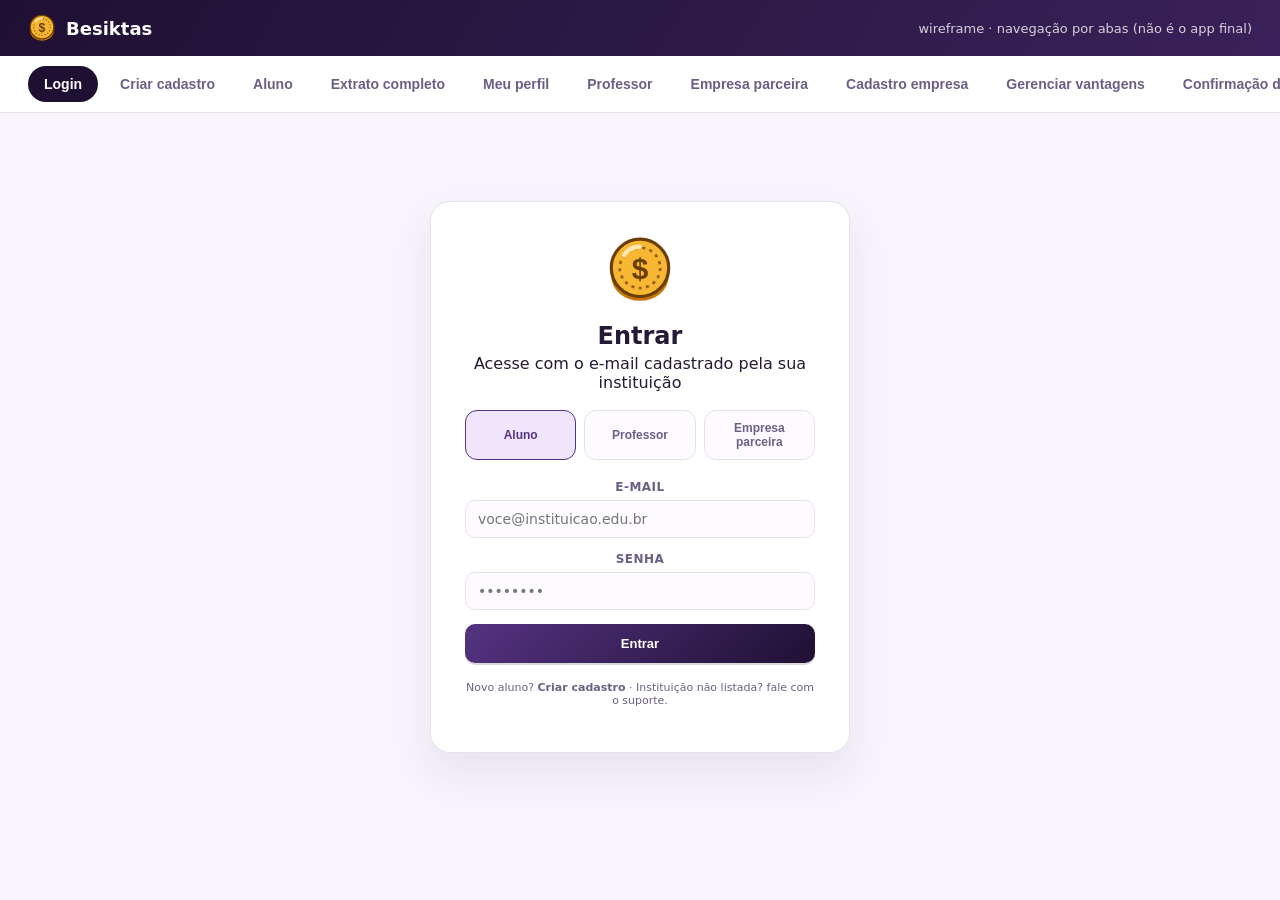
==== src/front/index.html @ 4a1f59ba "Criando visual do site" ====
<!DOCTYPE html>
<html lang="pt-br">
<head>
<meta charset="UTF-8">
<meta name="viewport" content="width=device-width, initial-scale=1">
<title>Besiktas — Wireframe</title>
<style>
  :root{
    --bg: #f7f4fb;
    --card: #ffffff;
    --ink: #241a35;
    --ink-soft: #6b5f85;
    --purple-deep: #1f1033;
    --purple: #3a2159;
    --purple-2: #553382;
    --purple-light: #efe6fb;
    --gold: #f4bc1c;
    --gold-light: #ffe49a;
    --gold-deep: #96690a;
    --teal: #1c9e82;
    --teal-ink: #0a5443;
    --danger: #e24b63;
    --border: #e7e0f2;
    --radius: 16px;
  }
  *{box-sizing:border-box;}
  body{
    margin:0; font-family: "Segoe UI", system-ui, sans-serif;
    background: var(--bg); color: var(--ink);
  }
  svg.defs{ position:absolute; width:0; height:0; }

  .topbar{
    background: linear-gradient(120deg, var(--purple-deep), var(--purple));
    color:#fff; padding:14px 28px;
    display:flex; align-items:center; justify-content:space-between;
  }
  .topbar .brand{display:flex; align-items:center; gap:10px; font-weight:700; font-size:18px;}

  .coin{ display:inline-block; }
  .coin.bounce{ animation: bounce 1.8s ease-in-out infinite; }
  @keyframes bounce{ 0%,100%{ transform:translateY(0) rotate(0deg);} 50%{ transform:translateY(-6px) rotate(-6deg);} }

  .falling-coins{ position:absolute; inset:0; overflow:hidden; pointer-events:none; z-index:0; }
  .falling-coins svg{ position:absolute; top:-60px; opacity:.55; animation-name: fall; animation-timing-function: linear; animation-iteration-count: infinite; }
  @keyframes fall{
    0%{ transform:translateY(0) rotate(0deg); opacity:0; }
    8%{ opacity:1; }
    100%{ transform:translateY(640px) rotate(380deg); opacity:1; }
  }

  nav.tabs{
    display:flex; gap:6px; background:#fff; padding:10px 28px; border-bottom:1px solid var(--border);
    position:sticky; top:0; z-index:5; overflow-x:auto; -webkit-overflow-scrolling:touch;
  }
  nav.tabs button{
    border:none; background:transparent; padding:10px 16px; border-radius:999px;
    font-size:14px; font-weight:600; color:var(--ink-soft); cursor:pointer;
    white-space:nowrap; flex-shrink:0;
  }
  nav.tabs button.active{ background: var(--purple-deep); color:#fff; }
  main{ max-width:1080px; margin:0 auto; padding:28px; }
  .screen{ display:none; }
  .screen.active{ display:block; animation: fade .25s ease; }
  @keyframes fade{ from{opacity:0; transform:translateY(6px);} to{opacity:1; transform:translateY(0);} }

  .hud{
    position:relative; overflow:hidden;
    background: linear-gradient(135deg, var(--purple-deep), var(--purple-2));
    color:#fff; border-radius: var(--radius); padding:26px 30px;
    display:flex; align-items:center; justify-content:space-between; gap:20px;
    margin-bottom:24px;
  }
  .hud::after{
    content:""; position:absolute; inset:0;
    background: radial-gradient(420px 120px at 85% -20%, rgba(244,188,28,.35), transparent 70%);
    pointer-events:none;
  }
  .hud .who{ font-size:14px; opacity:.75; margin-bottom:4px;}
  .hud .name{ font-size:22px; font-weight:700; display:flex; align-items:center; gap:10px;}
  .level-badge{
    font-size:11px; font-weight:800; background: rgba(244,188,28,.18); color: var(--gold-light);
    border:1px solid rgba(244,188,28,.4); padding:3px 10px; border-radius:999px; letter-spacing:.03em;
  }
  .hud .balance{ text-align:right; position:relative; z-index:1; }
  .hud .balance-row{ display:flex; align-items:center; gap:10px; justify-content:flex-end; }
  .hud .balance .num{ font-size:34px; font-weight:800; color: var(--gold-light); }
  .hud .balance .label{ font-size:12px; opacity:.75; text-transform:uppercase; letter-spacing:.06em;}
  .streak{ font-size:12px; color: var(--gold-light); margin-top:6px; opacity:.9; }

  .xpbar{ height:10px; background:rgba(255,255,255,.15); border-radius:999px; margin-top:14px; overflow:hidden; position:relative; }
  .xpbar i{ display:block; height:100%; background: linear-gradient(90deg, var(--gold-deep), var(--gold), var(--gold-light)); border-radius:999px; position:relative; }
  .xpbar i::after{
    content:""; position:absolute; inset:0;
    background: linear-gradient(90deg, transparent, rgba(255,255,255,.55), transparent);
    width:40%; animation: shine 2.4s ease-in-out infinite;
  }
  @keyframes shine{ 0%{ transform:translateX(-100%);} 100%{ transform:translateX(250%);} }

  .grid{ display:grid; gap:18px; align-items:start; }
  .grid.cols-2{ grid-template-columns: 1fr 1fr; }
  .grid.cols-3{ grid-template-columns: repeat(3, 1fr); }

  .card{
    background: var(--card); border:1px solid var(--border); border-radius: var(--radius);
    padding:20px 22px;
  }
  .card h3{ margin:0 0 4px; font-size:15px; }
  .card .muted{ color: var(--ink-soft); font-size:13px; margin:0 0 14px;}

  .badge{
    display:inline-flex; align-items:center; gap:6px; font-size:12px; font-weight:700;
    padding:4px 10px; border-radius:999px; background: var(--purple-light); color: var(--purple-2);
  }
  .badge.gold{ background:#fdf0cf; color:var(--gold-deep); }

  .timeline{ display:flex; flex-direction:column; gap:12px; }
  .timeline .row{ display:flex; align-items:center; gap:12px; padding:10px 0; border-bottom:1px dashed var(--border); }
  .timeline .row:last-child{ border-bottom:none; }
  .ticon{
    width:36px; height:36px; border-radius:10px; display:flex; align-items:center; justify-content:center;
    font-weight:800; font-size:14px; flex-shrink:0;
  }
  .ticon.in{ background: var(--purple-light); color: var(--purple-2); }
  .ticon.out{ background:#fdeceb; color: var(--danger); }
  .trow-main{ flex:1; }
  .trow-title{ font-weight:600; font-size:14px; }
  .trow-sub{ font-size:12px; color:var(--ink-soft); }
  .trow-amt{ font-weight:800; font-size:14px; }
  .trow-amt.in{ color: var(--purple-2); }
  .trow-amt.out{ color: var(--danger); }

  .store-grid{ display:grid; grid-template-columns: repeat(3,1fr); gap:16px; }
  .reward-card{
    background:var(--card); border:1px solid var(--border); border-radius:var(--radius);
    overflow:hidden; display:flex; flex-direction:column; transition:transform .15s ease, box-shadow .15s ease;
  }
  .reward-card:hover{ transform:translateY(-3px); box-shadow:0 10px 22px rgba(58,33,89,.14); }
  .reward-img{
    height:92px; background: linear-gradient(135deg, var(--purple-light), #fbf1da);
    display:flex; align-items:center; justify-content:center; color: var(--purple-2); font-size:12px;
  }
  .reward-body{ padding:14px; display:flex; flex-direction:column; gap:8px; flex:1; }
  .reward-title{ font-weight:700; font-size:14px; }
  .reward-partner{ font-size:12px; color:var(--ink-soft); }
  .reward-foot{ margin-top:auto; display:flex; align-items:center; justify-content:space-between; }
  .price{ display:flex; align-items:center; gap:5px; font-weight:800; color:var(--gold-deep); font-size:14px;}

  button.cta{
    border:none; background: linear-gradient(135deg, var(--purple-2), var(--purple-deep)); color:#fff; font-weight:700; font-size:13px;
    padding:9px 14px; border-radius:10px; cursor:pointer; position:relative; overflow:hidden;
    box-shadow: 0 2px 0 rgba(0,0,0,.15);
  }
  button.cta:hover{ filter:brightness(1.08); }
  button.cta:active{ transform:translateY(1px); box-shadow:none; }
  button.cta.locked{ background:#d9d4e3; color:#847b96; cursor:not-allowed; box-shadow:none; }
  button.cta.ghost{ background:transparent; border:1px solid var(--border); color:var(--ink); box-shadow:none;}

  form .field{ margin-bottom:14px; display:flex; flex-direction:column; gap:6px; }
  form label{ font-size:12px; font-weight:700; color:var(--ink-soft); text-transform:uppercase; letter-spacing:.04em;}
  form input, form select, form textarea{
    border:1px solid var(--border); border-radius:10px; padding:10px 12px; font-size:14px; font-family:inherit;
    background:#fdfbff;
  }
  form textarea{ resize:vertical; min-height:70px; }

  .login-wrap{ max-width:420px; margin:60px auto; position:relative; z-index:1; }
  .login-card{ background:var(--card); border:1px solid var(--border); border-radius:20px; padding:34px; text-align:center; box-shadow:0 20px 40px rgba(58,33,89,.08); }
  .roles{ display:flex; gap:8px; margin:16px 0 20px; }
  .roles button{
    flex:1; border:1px solid var(--border); background:#fdfbff; border-radius:12px; padding:10px 6px;
    font-size:12px; font-weight:700; color:var(--ink-soft); cursor:pointer;
  }
  .roles button.active{ border-color:var(--purple-2); color:var(--purple-2); background: var(--purple-light); }

  .hint{ font-size:11px; color:var(--ink-soft); margin-top:18px; }

  .section-title{ display:flex; align-items:center; justify-content:space-between; margin:30px 0 14px; }
  .section-title h2{ font-size:16px; margin:0; }

  .coupon{
    border:2px dashed var(--gold); border-radius:14px; padding:16px 18px; background:#fffaeb;
    display:flex; align-items:center; justify-content:space-between;
  }
  .coupon code{ font-weight:800; letter-spacing:.08em; font-size:16px; color: var(--gold-deep); }

  .toast{
    position:absolute; top:18px; right:18px; background:#fff; border:1px solid var(--border);
    border-radius:12px; padding:10px 14px; display:flex; align-items:center; gap:10px;
    box-shadow:0 10px 24px rgba(58,33,89,.14); font-size:13px; font-weight:600;
    color: var(--ink); z-index:2;
  }
  .toast .trophy{ font-size:18px; }

  @media (max-width: 860px){
    main{ padding:20px 16px; }
    .grid.cols-2, .grid.cols-3, .store-grid{ grid-template-columns: 1fr; }
    .hud{ flex-direction:column; align-items:flex-start; gap:12px; }
    .hud .balance{ text-align:left; width:100%; }
    .hud .balance-row{ justify-content:flex-start; }
    .hud .name{ flex-direction:column; align-items:flex-start; gap:6px; }
    .topbar{ padding:14px 16px; }
    .topbar > div:last-child{ display:none; }
    .toast{ position:static; margin-bottom:4px; align-self:flex-start; }
    .login-wrap{ margin:32px auto; }
  }
  @media (max-width: 480px){
    .roles{ flex-wrap:wrap; }
    .roles button{ flex:1 1 calc(50% - 8px); }
  }
</style>
</head>
<body>

<svg class="defs">
  <defs>
    <symbol id="coin-icon" viewBox="0 0 64 64">
      <ellipse cx="32" cy="38" rx="27" ry="23" fill="#c9790a"/>
      <circle cx="32" cy="30" r="27" fill="#f7b733" stroke="#6b3e04" stroke-width="3"/>
      <circle cx="32" cy="30" r="19" fill="none" stroke="#6b3e04" stroke-width="2.5" stroke-dasharray="3 4" opacity=".7"/>
      <text x="32" y="40" text-anchor="middle" font-size="28" font-weight="800" fill="#6b3e04" font-family="Segoe UI, Arial, sans-serif">$</text>
      <path d="M17 18 Q22 10 32 10" stroke="#ffe9b0" stroke-width="4" stroke-linecap="round" fill="none"/>
    </symbol>
  </defs>
</svg>

<div class="topbar">
  <div class="brand">
    <svg class="coin bounce" width="28" height="28"><use href="#coin-icon"/></svg>
    Besiktas
  </div>
  <div style="font-size:13px; opacity:.8;">wireframe · navegação por abas (não é o app final)</div>
</div>

<nav class="tabs">
  <button class="active" data-tab="login">Login</button>
  <button data-tab="cadastro-aluno">Criar cadastro</button>
  <button data-tab="aluno">Aluno</button>
  <button data-tab="extrato">Extrato completo</button>
  <button data-tab="perfil">Meu perfil</button>
  <button data-tab="professor">Professor</button>
  <button data-tab="empresa">Empresa parceira</button>
  <button data-tab="cadastro-empresa">Cadastro empresa</button>
  <button data-tab="vantagens-gerenciar">Gerenciar vantagens</button>
  <button data-tab="confirmacao">Confirmação de resgate</button>
</nav>

<main>

  <!-- LOGIN -->
  <section class="screen active" id="login" style="position:relative; min-height:560px;">
    <div class="falling-coins">
      <svg width="26" height="26" style="left:4%; animation-duration:3.2s; animation-delay:0s;"><use href="#coin-icon"/></svg>
      <svg width="18" height="18" style="left:11%; animation-duration:2.4s; animation-delay:.6s;"><use href="#coin-icon"/></svg>
      <svg width="20" height="20" style="left:17%; animation-duration:3.8s; animation-delay:1.4s;"><use href="#coin-icon"/></svg>
      <svg width="18" height="18" style="left:83%; animation-duration:2.8s; animation-delay:.3s;"><use href="#coin-icon"/></svg>
      <svg width="28" height="28" style="left:90%; animation-duration:4.2s; animation-delay:1.6s;"><use href="#coin-icon"/></svg>
      <svg width="20" height="20" style="left:96%; animation-duration:3s; animation-delay:.9s;"><use href="#coin-icon"/></svg>
    </div>
    <div class="login-wrap">
      <div class="login-card">
        <svg class="coin bounce" width="68" height="68" style="margin-bottom:14px;"><use href="#coin-icon"/></svg>
        <h2 style="margin:0 0 4px;">Entrar</h2>
        <p class="muted" style="margin:0 0 18px;">Acesse com o e-mail cadastrado pela sua instituição</p>
        <div class="roles">
          <button class="active">Aluno</button>
          <button>Professor</button>
          <button>Empresa parceira</button>
        </div>
        <form>
          <div class="field"><label>E-mail</label><input type="email" placeholder="voce@instituicao.edu.br"></div>
          <div class="field"><label>Senha</label><input type="password" placeholder="••••••••"></div>
        </form>
        <button class="cta" style="width:100%; padding:12px;">Entrar</button>
        <p class="hint">Novo aluno? <b>Criar cadastro</b> · Instituição não listada? fale com o suporte.</p>
      </div>
    </div>
  </section>

  <!-- CRIAR CADASTRO (ALUNO) -->
  <section class="screen" id="cadastro-aluno">
    <div class="login-wrap" style="max-width:560px;">
      <div class="login-card" style="text-align:left;">
        <div style="text-align:center;">
          <svg class="coin bounce" width="56" height="56" style="margin-bottom:10px;"><use href="#coin-icon"/></svg>
          <h2 style="margin:0 0 4px;">Criar cadastro de aluno</h2>
          <p class="muted" style="margin:0 0 22px;">Leva menos de 2 minutos</p>
        </div>
        <form>
          <div class="grid cols-2" style="gap:14px;">
            <div class="field"><label>Nome completo</label><input placeholder="Camila Duarte"></div>
            <div class="field"><label>E-mail</label><input type="email" placeholder="voce@instituicao.edu.br"></div>
            <div class="field"><label>CPF</label><input placeholder="000.000.000-00"></div>
            <div class="field"><label>RG</label><input placeholder="MG-00.000.000"></div>
            <div class="field"><label>Senha</label><input type="password" placeholder="••••••••"></div>
            <div class="field"><label>Curso</label><input placeholder="Eng. de Software"></div>
          </div>
          <div class="field"><label>Endereço</label><input placeholder="Rua, número, bairro, cidade"></div>
          <div class="field">
            <label>Instituição de ensino</label>
            <select>
              <option>PUC Minas</option>
              <option>UFMG</option>
              <option>Cefet-MG</option>
              <option>Outra instituição parceira...</option>
            </select>
          </div>
        </form>
        <button class="cta" style="width:100%; padding:12px;">Criar conta</button>
        <p class="hint" style="text-align:center;">Já tem conta? <b>Fazer login</b></p>
      </div>
    </div>
  </section>

  <!-- ALUNO -->
  <section class="screen" id="aluno">
    <div class="hud">
      <div class="toast"><span class="trophy">🏆</span> +150 moedas recebidas agora</div>
      <div>
        <div class="who">Bem-vinda de volta</div>
        <div class="name">Camila Duarte <span class="level-badge">Nível 4 · Colaboradora</span></div>
        <div class="xpbar" style="width:240px;"><i style="width:62%"></i></div>
        <div class="streak">🔥 6 reconhecimentos seguidos este semestre</div>
      </div>
      <div class="balance">
        <div class="balance-row">
          <svg class="coin" width="30" height="30"><use href="#coin-icon"/></svg>
          <div class="num">1.240</div>
        </div>
        <div class="label">moedas disponíveis</div>
      </div>
    </div>

    <div class="grid cols-2">
      <div class="card">
        <h3>Últimas moedas recebidas</h3>
        <p class="muted">Reconhecimentos dos seus professores</p>
        <div class="timeline">
          <div class="row">
            <div class="ticon in">+</div>
            <div class="trow-main">
              <div class="trow-title">Prof. Ricardo Alves</div>
              <div class="trow-sub">"Ótima participação na apresentação da Sprint 02"</div>
            </div>
            <div class="trow-amt in">+150</div>
          </div>
          <div class="row">
            <div class="ticon out">−</div>
            <div class="trow-main">
              <div class="trow-title">Resgate: Desconto RU</div>
              <div class="trow-sub">Cupom gerado · 03/11</div>
            </div>
            <div class="trow-amt out">−80</div>
          </div>
          <div class="row">
            <div class="ticon in">+</div>
            <div class="trow-main">
              <div class="trow-title">Profa. Milena Menezes</div>
              <div class="trow-sub">"Entrega adiantada do diagrama de classes"</div>
            </div>
            <div class="trow-amt in">+100</div>
          </div>
        </div>
      </div>

      <div class="card">
        <h3>Meu cupom ativo</h3>
        <p class="muted">Apresente no estabelecimento parceiro</p>
        <div class="coupon">
          <div>
            <div style="font-size:12px; color:var(--ink-soft);">Desconto em mensalidade — Parceiro EduPay</div>
            <code>8F3K2A91</code>
          </div>
          <span class="badge gold">válido</span>
        </div>
      </div>
    </div>

    <div class="section-title">
      <h2>Loja de vantagens</h2>
      <span class="muted">ordenar por: menor custo</span>
    </div>
    <div class="store-grid">
      <div class="reward-card">
        <div class="reward-img">foto da vantagem</div>
        <div class="reward-body">
          <div class="reward-title">Desconto 15% no RU</div>
          <div class="reward-partner">Restaurante Universitário</div>
          <div class="reward-foot">
            <div class="price"><svg class="coin" width="16" height="16"><use href="#coin-icon"/></svg> 80</div>
            <button class="cta">Resgatar</button>
          </div>
        </div>
      </div>
      <div class="reward-card">
        <div class="reward-img">foto da vantagem</div>
        <div class="reward-body">
          <div class="reward-title">10% na mensalidade</div>
          <div class="reward-partner">Parceiro EduPay</div>
          <div class="reward-foot">
            <div class="price"><svg class="coin" width="16" height="16"><use href="#coin-icon"/></svg> 500</div>
            <button class="cta locked">Saldo insuficiente</button>
          </div>
        </div>
      </div>
      <div class="reward-card">
        <div class="reward-img">foto da vantagem</div>
        <div class="reward-body">
          <div class="reward-title">Kit de material gráfico</div>
          <div class="reward-partner">Papelaria Central</div>
          <div class="reward-foot">
            <div class="price"><svg class="coin" width="16" height="16"><use href="#coin-icon"/></svg> 120</div>
            <button class="cta">Resgatar</button>
          </div>
        </div>
      </div>
    </div>
  </section>

  <!-- EXTRATO COMPLETO (ALUNO) -->
  <section class="screen" id="extrato">
    <div class="section-title" style="margin-top:0;">
      <h2>Extrato completo</h2>
      <span class="muted">Camila Duarte · saldo atual 1.240</span>
    </div>
    <div class="card" style="margin-bottom:18px;">
      <form style="display:flex; gap:14px; flex-wrap:wrap; align-items:flex-end;">
        <div class="field" style="flex:1; min-width:160px;">
          <label>Tipo</label>
          <select>
            <option>Todas as transações</option>
            <option>Recebimentos</option>
            <option>Resgates</option>
          </select>
        </div>
        <div class="field" style="flex:1; min-width:160px;">
          <label>Período</label>
          <select>
            <option>Este semestre</option>
            <option>Últimos 30 dias</option>
            <option>Tudo</option>
          </select>
        </div>
        <button class="cta ghost" type="button" style="height:39px;">Filtrar</button>
      </form>
    </div>
    <div class="card">
      <div class="timeline">
        <div class="row">
          <div class="ticon in">+</div>
          <div class="trow-main">
            <div class="trow-title">Prof. Ricardo Alves</div>
            <div class="trow-sub">"Ótima participação na apresentação da Sprint 02" · 08/11</div>
          </div>
          <div class="trow-amt in">+150</div>
        </div>
        <div class="row">
          <div class="ticon out">−</div>
          <div class="trow-main">
            <div class="trow-title">Resgate: Desconto 15% no RU</div>
            <div class="trow-sub">Cupom 8F3K2A91 · 03/11</div>
          </div>
          <div class="trow-amt out">−80</div>
        </div>
        <div class="row">
          <div class="ticon in">+</div>
          <div class="trow-main">
            <div class="trow-title">Profa. Milena Menezes</div>
            <div class="trow-sub">"Entrega adiantada do diagrama de classes" · 29/10</div>
          </div>
          <div class="trow-amt in">+100</div>
        </div>
        <div class="row">
          <div class="ticon in">+</div>
          <div class="trow-main">
            <div class="trow-title">Prof. Ricardo Alves</div>
            <div class="trow-sub">"Apresentação do protótipo" · 14/10</div>
          </div>
          <div class="trow-amt in">+200</div>
        </div>
        <div class="row">
          <div class="ticon out">−</div>
          <div class="trow-main">
            <div class="trow-title">Resgate: Kit de material gráfico</div>
            <div class="trow-sub">Cupom A12BC9F0 · 02/10</div>
          </div>
          <div class="trow-amt out">−120</div>
        </div>
      </div>
    </div>
  </section>

  <!-- MEU PERFIL (ALUNO) -->
  <section class="screen" id="perfil">
    <div class="hud">
      <div>
        <div class="who">Meu perfil</div>
        <div class="name">Camila Duarte <span class="level-badge">Nível 4 · Colaboradora</span></div>
      </div>
      <div class="balance">
        <div class="balance-row">
          <svg class="coin" width="30" height="30"><use href="#coin-icon"/></svg>
          <div class="num">1.240</div>
        </div>
        <div class="label">moedas disponíveis</div>
      </div>
    </div>
    <div class="card" style="max-width:640px;">
      <h3>Editar meus dados</h3>
      <p class="muted">CPF não pode ser alterado</p>
      <form>
        <div class="grid cols-2" style="gap:14px;">
          <div class="field"><label>Nome completo</label><input value="Camila Duarte"></div>
          <div class="field"><label>CPF</label><input value="123.456.789-00" disabled style="opacity:.6;"></div>
          <div class="field"><label>E-mail</label><input type="email" value="camila.duarte@puc.br"></div>
          <div class="field"><label>Curso</label><input value="Engenharia de Software"></div>
        </div>
        <div class="field"><label>Endereço</label><input value="Rua das Acácias, 120 - Belo Horizonte/MG"></div>
      </form>
      <button class="cta">Salvar alterações</button>
    </div>
  </section>

  <!-- PROFESSOR -->
  <section class="screen" id="professor">
    <div class="hud">
      <div>
        <div class="who">Departamento de Engenharia de Software</div>
        <div class="name">Prof. Ricardo Alves <span class="level-badge">Mentor nível ouro</span></div>
        <div class="xpbar" style="width:260px;"><i style="width:41%"></i></div>
        <div style="font-size:11px; opacity:.7; margin-top:6px;">410 moedas usadas de 1.000 neste semestre</div>
      </div>
      <div class="balance">
        <div class="balance-row">
          <svg class="coin" width="30" height="30"><use href="#coin-icon"/></svg>
          <div class="num">590</div>
        </div>
        <div class="label">saldo para distribuir</div>
      </div>
    </div>

    <div class="grid cols-2">
      <div class="card">
        <h3>Reconhecer um aluno</h3>
        <p class="muted">O motivo é obrigatório e fica visível para o aluno</p>
        <form>
          <div class="field"><label>Aluno</label><input placeholder="Buscar por nome ou CPF"></div>
          <div class="field"><label>Quantidade de moedas</label><input type="number" placeholder="Ex.: 100"></div>
          <div class="field"><label>Motivo do reconhecimento</label><textarea placeholder="Ex.: Excelente participação na aula de hoje"></textarea></div>
        </form>
        <button class="cta">Enviar moedas</button>
      </div>

      <div class="card">
        <h3>Extrato de envios</h3>
        <p class="muted">Histórico deste semestre</p>
        <div class="timeline">
          <div class="row">
            <div class="ticon out">−</div>
            <div class="trow-main">
              <div class="trow-title">Camila Duarte</div>
              <div class="trow-sub">"Ótima participação na apresentação da Sprint 02"</div>
            </div>
            <div class="trow-amt out">−150</div>
          </div>
          <div class="row">
            <div class="ticon out">−</div>
            <div class="trow-main">
              <div class="trow-title">João Pedro Lima</div>
              <div class="trow-sub">"Ajudou colegas no laboratório"</div>
            </div>
            <div class="trow-amt out">−60</div>
          </div>
        </div>
      </div>
    </div>
  </section>

  <!-- EMPRESA -->
  <section class="screen" id="empresa">
    <div class="hud" style="background: linear-gradient(135deg, var(--teal-ink), var(--teal));">
      <div>
        <div class="who">Parceiro desde 2026</div>
        <div class="name">Restaurante Universitário</div>
      </div>
      <div class="balance">
        <div class="num">27</div>
        <div class="label">resgates este mês</div>
      </div>
    </div>

    <div class="grid cols-2">
      <div class="card">
        <h3>Cadastrar vantagem</h3>
        <p class="muted">Apareça na loja de vantagens dos alunos</p>
        <form>
          <div class="field"><label>Descrição</label><input placeholder="Ex.: Desconto 15% no almoço"></div>
          <div class="field"><label>Custo em moedas</label><input type="number" placeholder="Ex.: 80"></div>
          <div class="field"><label>Foto do produto</label><input type="file"></div>
        </form>
        <button class="cta">Publicar vantagem</button>
      </div>

      <div class="card">
        <h3>Cupons para conferir</h3>
        <p class="muted">Confirme o código apresentado pelo aluno</p>
        <div class="timeline">
          <div class="row">
            <div class="ticon in"><svg class="coin" width="20" height="20"><use href="#coin-icon"/></svg></div>
            <div class="trow-main">
              <div class="trow-title">Camila Duarte</div>
              <div class="trow-sub">Desconto 15% no RU</div>
            </div>
            <code style="font-weight:800;">8F3K2A91</code>
          </div>
          <div class="row">
            <div class="ticon in"><svg class="coin" width="20" height="20"><use href="#coin-icon"/></svg></div>
            <div class="trow-main">
              <div class="trow-title">João Pedro Lima</div>
              <div class="trow-sub">Desconto 15% no RU</div>
            </div>
            <code style="font-weight:800;">A12BC9F0</code>
          </div>
        </div>
      </div>
    </div>
  </section>

  <!-- CADASTRO EMPRESA PARCEIRA -->
  <section class="screen" id="cadastro-empresa">
    <div class="login-wrap">
      <div class="login-card" style="text-align:left;">
        <div style="text-align:center;">
          <svg class="coin bounce" width="56" height="56" style="margin-bottom:10px;"><use href="#coin-icon"/></svg>
          <h2 style="margin:0 0 4px;">Cadastrar empresa parceira</h2>
          <p class="muted" style="margin:0 0 22px;">Ofereça vantagens para os alunos da rede</p>
        </div>
        <form>
          <div class="field"><label>Nome da empresa</label><input placeholder="Restaurante Universitário"></div>
          <div class="field"><label>CNPJ</label><input placeholder="00.000.000/0001-00"></div>
          <div class="field"><label>E-mail</label><input type="email" placeholder="contato@parceiro.com.br"></div>
          <div class="field"><label>Senha</label><input type="password" placeholder="••••••••"></div>
        </form>
        <button class="cta" style="width:100%; padding:12px;">Criar conta de parceiro</button>
        <p class="hint">Já é parceiro? <b>Fazer login</b></p>
      </div>
    </div>
  </section>

  <!-- GERENCIAR VANTAGENS (EMPRESA) -->
  <section class="screen" id="vantagens-gerenciar">
    <div class="section-title" style="margin-top:0;">
      <h2>Minhas vantagens publicadas</h2>
      <span class="muted">3 vantagens ativas</span>
    </div>
    <div class="store-grid">
      <div class="reward-card">
        <div class="reward-img">foto da vantagem</div>
        <div class="reward-body">
          <div class="reward-title">Desconto 15% no RU</div>
          <div class="reward-partner">42 resgates até agora</div>
          <div class="reward-foot">
            <div class="price"><svg class="coin" width="16" height="16"><use href="#coin-icon"/></svg> 80</div>
            <div style="display:flex; gap:6px;">
              <button class="cta ghost">Editar</button>
              <button class="cta" style="background:var(--danger);">Excluir</button>
            </div>
          </div>
        </div>
      </div>
      <div class="reward-card">
        <div class="reward-img">foto da vantagem</div>
        <div class="reward-body">
          <div class="reward-title">10% na mensalidade</div>
          <div class="reward-partner">9 resgates até agora</div>
          <div class="reward-foot">
            <div class="price"><svg class="coin" width="16" height="16"><use href="#coin-icon"/></svg> 500</div>
            <div style="display:flex; gap:6px;">
              <button class="cta ghost">Editar</button>
              <button class="cta" style="background:var(--danger);">Excluir</button>
            </div>
          </div>
        </div>
      </div>
      <div class="reward-card">
        <div class="reward-img">foto da vantagem</div>
        <div class="reward-body">
          <div class="reward-title">Kit de material gráfico</div>
          <div class="reward-partner">15 resgates até agora</div>
          <div class="reward-foot">
            <div class="price"><svg class="coin" width="16" height="16"><use href="#coin-icon"/></svg> 120</div>
            <div style="display:flex; gap:6px;">
              <button class="cta ghost">Editar</button>
              <button class="cta" style="background:var(--danger);">Excluir</button>
            </div>
          </div>
        </div>
      </div>
    </div>
  </section>

  <!-- CONFIRMAÇÃO DE RESGATE (ALUNO) -->
  <section class="screen" id="confirmacao">
    <div style="min-height:460px; background:rgba(31,16,51,.55); border-radius:var(--radius); display:flex; align-items:center; justify-content:center; padding:24px;">
      <div class="card" style="max-width:380px; text-align:center; box-shadow:0 24px 48px rgba(0,0,0,.25);">
        <div style="font-size:40px; margin-bottom:6px;">🎉</div>
        <h3 style="font-size:18px;">Vantagem resgatada!</h3>
        <p class="muted">Desconto 15% no RU · Restaurante Universitário</p>
        <div class="coupon" style="margin:18px 0; justify-content:center; flex-direction:column; gap:6px;">
          <div style="font-size:12px; color:var(--ink-soft);">Apresente este código no balcão</div>
          <code style="font-size:22px;">8F3K2A91</code>
        </div>
        <p class="muted" style="font-size:12px;">Um e-mail de confirmação também foi enviado para você e para a empresa parceira.</p>
        <button class="cta" style="width:100%; padding:12px; margin-top:8px;">Voltar para a loja</button>
      </div>
    </div>
  </section>

</main>

<script>
  const tabs = document.querySelectorAll('nav.tabs button');
  const screens = document.querySelectorAll('.screen');
  tabs.forEach(btn => btn.addEventListener('click', () => {
    tabs.forEach(b => b.classList.remove('active'));
    btn.classList.add('active');
    screens.forEach(s => s.classList.remove('active'));
    document.getElementById(btn.dataset.tab).classList.add('active');
  }));
  document.querySelectorAll('.roles button').forEach(b => b.addEventListener('click', () => {
    document.querySelectorAll('.roles button').forEach(x => x.classList.remove('active'));
    b.classList.add('active');
  }));
</script>

</body>
</html>
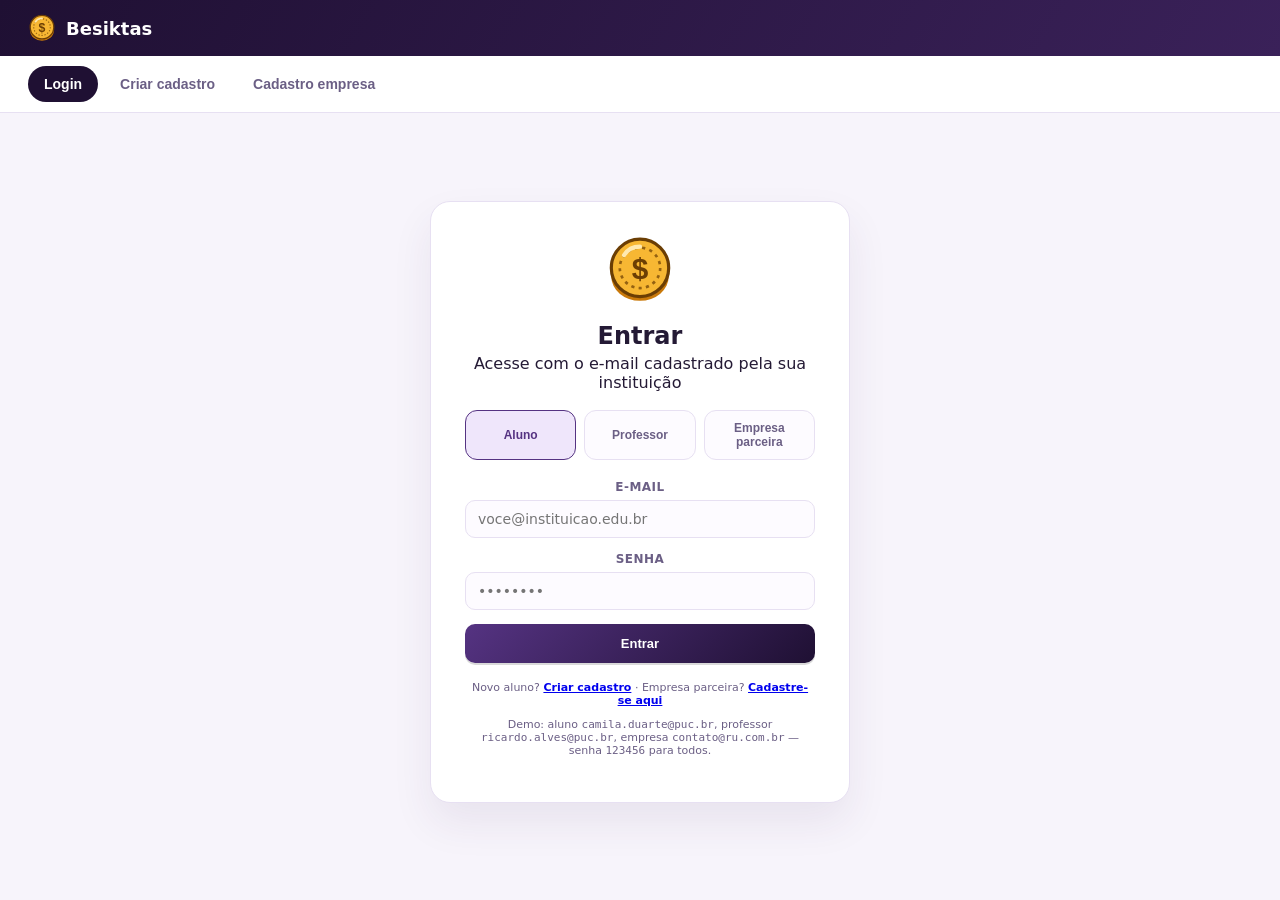
==== commit 69ad8fe1: "Reorganizando os arquivos" ====
--- a/src/front/index.html
+++ b/src/front/index.html
@@ -3,212 +3,8 @@
 <head>
 <meta charset="UTF-8">
 <meta name="viewport" content="width=device-width, initial-scale=1">
-<title>Besiktas — Wireframe</title>
-<style>
-  :root{
-    --bg: #f7f4fb;
-    --card: #ffffff;
-    --ink: #241a35;
-    --ink-soft: #6b5f85;
-    --purple-deep: #1f1033;
-    --purple: #3a2159;
-    --purple-2: #553382;
-    --purple-light: #efe6fb;
-    --gold: #f4bc1c;
-    --gold-light: #ffe49a;
-    --gold-deep: #96690a;
-    --teal: #1c9e82;
-    --teal-ink: #0a5443;
-    --danger: #e24b63;
-    --border: #e7e0f2;
-    --radius: 16px;
-  }
-  *{box-sizing:border-box;}
-  body{
-    margin:0; font-family: "Segoe UI", system-ui, sans-serif;
-    background: var(--bg); color: var(--ink);
-  }
-  svg.defs{ position:absolute; width:0; height:0; }
-
-  .topbar{
-    background: linear-gradient(120deg, var(--purple-deep), var(--purple));
-    color:#fff; padding:14px 28px;
-    display:flex; align-items:center; justify-content:space-between;
-  }
-  .topbar .brand{display:flex; align-items:center; gap:10px; font-weight:700; font-size:18px;}
-
-  .coin{ display:inline-block; }
-  .coin.bounce{ animation: bounce 1.8s ease-in-out infinite; }
-  @keyframes bounce{ 0%,100%{ transform:translateY(0) rotate(0deg);} 50%{ transform:translateY(-6px) rotate(-6deg);} }
-
-  .falling-coins{ position:absolute; inset:0; overflow:hidden; pointer-events:none; z-index:0; }
-  .falling-coins svg{ position:absolute; top:-60px; opacity:.55; animation-name: fall; animation-timing-function: linear; animation-iteration-count: infinite; }
-  @keyframes fall{
-    0%{ transform:translateY(0) rotate(0deg); opacity:0; }
-    8%{ opacity:1; }
-    100%{ transform:translateY(640px) rotate(380deg); opacity:1; }
-  }
-
-  nav.tabs{
-    display:flex; gap:6px; background:#fff; padding:10px 28px; border-bottom:1px solid var(--border);
-    position:sticky; top:0; z-index:5; overflow-x:auto; -webkit-overflow-scrolling:touch;
-  }
-  nav.tabs button{
-    border:none; background:transparent; padding:10px 16px; border-radius:999px;
-    font-size:14px; font-weight:600; color:var(--ink-soft); cursor:pointer;
-    white-space:nowrap; flex-shrink:0;
-  }
-  nav.tabs button.active{ background: var(--purple-deep); color:#fff; }
-  main{ max-width:1080px; margin:0 auto; padding:28px; }
-  .screen{ display:none; }
-  .screen.active{ display:block; animation: fade .25s ease; }
-  @keyframes fade{ from{opacity:0; transform:translateY(6px);} to{opacity:1; transform:translateY(0);} }
-
-  .hud{
-    position:relative; overflow:hidden;
-    background: linear-gradient(135deg, var(--purple-deep), var(--purple-2));
-    color:#fff; border-radius: var(--radius); padding:26px 30px;
-    display:flex; align-items:center; justify-content:space-between; gap:20px;
-    margin-bottom:24px;
-  }
-  .hud::after{
-    content:""; position:absolute; inset:0;
-    background: radial-gradient(420px 120px at 85% -20%, rgba(244,188,28,.35), transparent 70%);
-    pointer-events:none;
-  }
-  .hud .who{ font-size:14px; opacity:.75; margin-bottom:4px;}
-  .hud .name{ font-size:22px; font-weight:700; display:flex; align-items:center; gap:10px;}
-  .level-badge{
-    font-size:11px; font-weight:800; background: rgba(244,188,28,.18); color: var(--gold-light);
-    border:1px solid rgba(244,188,28,.4); padding:3px 10px; border-radius:999px; letter-spacing:.03em;
-  }
-  .hud .balance{ text-align:right; position:relative; z-index:1; }
-  .hud .balance-row{ display:flex; align-items:center; gap:10px; justify-content:flex-end; }
-  .hud .balance .num{ font-size:34px; font-weight:800; color: var(--gold-light); }
-  .hud .balance .label{ font-size:12px; opacity:.75; text-transform:uppercase; letter-spacing:.06em;}
-  .streak{ font-size:12px; color: var(--gold-light); margin-top:6px; opacity:.9; }
-
-  .xpbar{ height:10px; background:rgba(255,255,255,.15); border-radius:999px; margin-top:14px; overflow:hidden; position:relative; }
-  .xpbar i{ display:block; height:100%; background: linear-gradient(90deg, var(--gold-deep), var(--gold), var(--gold-light)); border-radius:999px; position:relative; }
-  .xpbar i::after{
-    content:""; position:absolute; inset:0;
-    background: linear-gradient(90deg, transparent, rgba(255,255,255,.55), transparent);
-    width:40%; animation: shine 2.4s ease-in-out infinite;
-  }
-  @keyframes shine{ 0%{ transform:translateX(-100%);} 100%{ transform:translateX(250%);} }
-
-  .grid{ display:grid; gap:18px; align-items:start; }
-  .grid.cols-2{ grid-template-columns: 1fr 1fr; }
-  .grid.cols-3{ grid-template-columns: repeat(3, 1fr); }
-
-  .card{
-    background: var(--card); border:1px solid var(--border); border-radius: var(--radius);
-    padding:20px 22px;
-  }
-  .card h3{ margin:0 0 4px; font-size:15px; }
-  .card .muted{ color: var(--ink-soft); font-size:13px; margin:0 0 14px;}
-
-  .badge{
-    display:inline-flex; align-items:center; gap:6px; font-size:12px; font-weight:700;
-    padding:4px 10px; border-radius:999px; background: var(--purple-light); color: var(--purple-2);
-  }
-  .badge.gold{ background:#fdf0cf; color:var(--gold-deep); }
-
-  .timeline{ display:flex; flex-direction:column; gap:12px; }
-  .timeline .row{ display:flex; align-items:center; gap:12px; padding:10px 0; border-bottom:1px dashed var(--border); }
-  .timeline .row:last-child{ border-bottom:none; }
-  .ticon{
-    width:36px; height:36px; border-radius:10px; display:flex; align-items:center; justify-content:center;
-    font-weight:800; font-size:14px; flex-shrink:0;
-  }
-  .ticon.in{ background: var(--purple-light); color: var(--purple-2); }
-  .ticon.out{ background:#fdeceb; color: var(--danger); }
-  .trow-main{ flex:1; }
-  .trow-title{ font-weight:600; font-size:14px; }
-  .trow-sub{ font-size:12px; color:var(--ink-soft); }
-  .trow-amt{ font-weight:800; font-size:14px; }
-  .trow-amt.in{ color: var(--purple-2); }
-  .trow-amt.out{ color: var(--danger); }
-
-  .store-grid{ display:grid; grid-template-columns: repeat(3,1fr); gap:16px; }
-  .reward-card{
-    background:var(--card); border:1px solid var(--border); border-radius:var(--radius);
-    overflow:hidden; display:flex; flex-direction:column; transition:transform .15s ease, box-shadow .15s ease;
-  }
-  .reward-card:hover{ transform:translateY(-3px); box-shadow:0 10px 22px rgba(58,33,89,.14); }
-  .reward-img{
-    height:92px; background: linear-gradient(135deg, var(--purple-light), #fbf1da);
-    display:flex; align-items:center; justify-content:center; color: var(--purple-2); font-size:12px;
-  }
-  .reward-body{ padding:14px; display:flex; flex-direction:column; gap:8px; flex:1; }
-  .reward-title{ font-weight:700; font-size:14px; }
-  .reward-partner{ font-size:12px; color:var(--ink-soft); }
-  .reward-foot{ margin-top:auto; display:flex; align-items:center; justify-content:space-between; }
-  .price{ display:flex; align-items:center; gap:5px; font-weight:800; color:var(--gold-deep); font-size:14px;}
-
-  button.cta{
-    border:none; background: linear-gradient(135deg, var(--purple-2), var(--purple-deep)); color:#fff; font-weight:700; font-size:13px;
-    padding:9px 14px; border-radius:10px; cursor:pointer; position:relative; overflow:hidden;
-    box-shadow: 0 2px 0 rgba(0,0,0,.15);
-  }
-  button.cta:hover{ filter:brightness(1.08); }
-  button.cta:active{ transform:translateY(1px); box-shadow:none; }
-  button.cta.locked{ background:#d9d4e3; color:#847b96; cursor:not-allowed; box-shadow:none; }
-  button.cta.ghost{ background:transparent; border:1px solid var(--border); color:var(--ink); box-shadow:none;}
-
-  form .field{ margin-bottom:14px; display:flex; flex-direction:column; gap:6px; }
-  form label{ font-size:12px; font-weight:700; color:var(--ink-soft); text-transform:uppercase; letter-spacing:.04em;}
-  form input, form select, form textarea{
-    border:1px solid var(--border); border-radius:10px; padding:10px 12px; font-size:14px; font-family:inherit;
-    background:#fdfbff;
-  }
-  form textarea{ resize:vertical; min-height:70px; }
-
-  .login-wrap{ max-width:420px; margin:60px auto; position:relative; z-index:1; }
-  .login-card{ background:var(--card); border:1px solid var(--border); border-radius:20px; padding:34px; text-align:center; box-shadow:0 20px 40px rgba(58,33,89,.08); }
-  .roles{ display:flex; gap:8px; margin:16px 0 20px; }
-  .roles button{
-    flex:1; border:1px solid var(--border); background:#fdfbff; border-radius:12px; padding:10px 6px;
-    font-size:12px; font-weight:700; color:var(--ink-soft); cursor:pointer;
-  }
-  .roles button.active{ border-color:var(--purple-2); color:var(--purple-2); background: var(--purple-light); }
-
-  .hint{ font-size:11px; color:var(--ink-soft); margin-top:18px; }
-
-  .section-title{ display:flex; align-items:center; justify-content:space-between; margin:30px 0 14px; }
-  .section-title h2{ font-size:16px; margin:0; }
-
-  .coupon{
-    border:2px dashed var(--gold); border-radius:14px; padding:16px 18px; background:#fffaeb;
-    display:flex; align-items:center; justify-content:space-between;
-  }
-  .coupon code{ font-weight:800; letter-spacing:.08em; font-size:16px; color: var(--gold-deep); }
-
-  .toast{
-    position:absolute; top:18px; right:18px; background:#fff; border:1px solid var(--border);
-    border-radius:12px; padding:10px 14px; display:flex; align-items:center; gap:10px;
-    box-shadow:0 10px 24px rgba(58,33,89,.14); font-size:13px; font-weight:600;
-    color: var(--ink); z-index:2;
-  }
-  .toast .trophy{ font-size:18px; }
-
-  @media (max-width: 860px){
-    main{ padding:20px 16px; }
-    .grid.cols-2, .grid.cols-3, .store-grid{ grid-template-columns: 1fr; }
-    .hud{ flex-direction:column; align-items:flex-start; gap:12px; }
-    .hud .balance{ text-align:left; width:100%; }
-    .hud .balance-row{ justify-content:flex-start; }
-    .hud .name{ flex-direction:column; align-items:flex-start; gap:6px; }
-    .topbar{ padding:14px 16px; }
-    .topbar > div:last-child{ display:none; }
-    .toast{ position:static; margin-bottom:4px; align-self:flex-start; }
-    .login-wrap{ margin:32px auto; }
-  }
-  @media (max-width: 480px){
-    .roles{ flex-wrap:wrap; }
-    .roles button{ flex:1 1 calc(50% - 8px); }
-  }
-</style>
+<title>Besiktas</title>
+<link rel="stylesheet" href="css/style.css">
 </head>
 <body>
 
@@ -229,509 +25,32 @@
     <svg class="coin bounce" width="28" height="28"><use href="#coin-icon"/></svg>
     Besiktas
   </div>
-  <div style="font-size:13px; opacity:.8;">wireframe · navegação por abas (não é o app final)</div>
+  <div style="display:flex; align-items:center;">
+    <div class="notif-wrap" id="notif-wrap" style="display:none;">
+      <button class="notif-bell" id="notif-bell" aria-label="Notificações">
+        <svg width="22" height="22" viewBox="0 0 24 24" fill="none" stroke="currentColor" stroke-width="2" stroke-linecap="round" stroke-linejoin="round">
+          <path d="M18 8a6 6 0 0 0-12 0c0 7-3 9-3 9h18s-3-2-3-9"/>
+          <path d="M13.73 21a2 2 0 0 1-3.46 0"/>
+        </svg>
+        <span class="notif-badge" id="notif-badge" style="display:none;">0</span>
+      </button>
+      <div class="notif-panel" id="notif-panel">
+        <div class="notif-panel-header">
+          <span>Notificações</span>
+          <a>Marcar todas como lidas</a>
+        </div>
+        <div class="notif-list" id="notif-list"></div>
+      </div>
+    </div>
+    <button class="logout-btn" id="logout-btn" style="display:none;">Sair</button>
+  </div>
 </div>
 
-<nav class="tabs">
-  <button class="active" data-tab="login">Login</button>
-  <button data-tab="cadastro-aluno">Criar cadastro</button>
-  <button data-tab="aluno">Aluno</button>
-  <button data-tab="extrato">Extrato completo</button>
-  <button data-tab="perfil">Meu perfil</button>
-  <button data-tab="professor">Professor</button>
-  <button data-tab="empresa">Empresa parceira</button>
-  <button data-tab="cadastro-empresa">Cadastro empresa</button>
-  <button data-tab="vantagens-gerenciar">Gerenciar vantagens</button>
-  <button data-tab="confirmacao">Confirmação de resgate</button>
-</nav>
+<nav class="tabs" id="nav-tabs"></nav>
 
-<main>
+<main id="app-main"></main>
 
-  <!-- LOGIN -->
-  <section class="screen active" id="login" style="position:relative; min-height:560px;">
-    <div class="falling-coins">
-      <svg width="26" height="26" style="left:4%; animation-duration:3.2s; animation-delay:0s;"><use href="#coin-icon"/></svg>
-      <svg width="18" height="18" style="left:11%; animation-duration:2.4s; animation-delay:.6s;"><use href="#coin-icon"/></svg>
-      <svg width="20" height="20" style="left:17%; animation-duration:3.8s; animation-delay:1.4s;"><use href="#coin-icon"/></svg>
-      <svg width="18" height="18" style="left:83%; animation-duration:2.8s; animation-delay:.3s;"><use href="#coin-icon"/></svg>
-      <svg width="28" height="28" style="left:90%; animation-duration:4.2s; animation-delay:1.6s;"><use href="#coin-icon"/></svg>
-      <svg width="20" height="20" style="left:96%; animation-duration:3s; animation-delay:.9s;"><use href="#coin-icon"/></svg>
-    </div>
-    <div class="login-wrap">
-      <div class="login-card">
-        <svg class="coin bounce" width="68" height="68" style="margin-bottom:14px;"><use href="#coin-icon"/></svg>
-        <h2 style="margin:0 0 4px;">Entrar</h2>
-        <p class="muted" style="margin:0 0 18px;">Acesse com o e-mail cadastrado pela sua instituição</p>
-        <div class="roles">
-          <button class="active">Aluno</button>
-          <button>Professor</button>
-          <button>Empresa parceira</button>
-        </div>
-        <form>
-          <div class="field"><label>E-mail</label><input type="email" placeholder="voce@instituicao.edu.br"></div>
-          <div class="field"><label>Senha</label><input type="password" placeholder="••••••••"></div>
-        </form>
-        <button class="cta" style="width:100%; padding:12px;">Entrar</button>
-        <p class="hint">Novo aluno? <b>Criar cadastro</b> · Instituição não listada? fale com o suporte.</p>
-      </div>
-    </div>
-  </section>
-
-  <!-- CRIAR CADASTRO (ALUNO) -->
-  <section class="screen" id="cadastro-aluno">
-    <div class="login-wrap" style="max-width:560px;">
-      <div class="login-card" style="text-align:left;">
-        <div style="text-align:center;">
-          <svg class="coin bounce" width="56" height="56" style="margin-bottom:10px;"><use href="#coin-icon"/></svg>
-          <h2 style="margin:0 0 4px;">Criar cadastro de aluno</h2>
-          <p class="muted" style="margin:0 0 22px;">Leva menos de 2 minutos</p>
-        </div>
-        <form>
-          <div class="grid cols-2" style="gap:14px;">
-            <div class="field"><label>Nome completo</label><input placeholder="Camila Duarte"></div>
-            <div class="field"><label>E-mail</label><input type="email" placeholder="voce@instituicao.edu.br"></div>
-            <div class="field"><label>CPF</label><input placeholder="000.000.000-00"></div>
-            <div class="field"><label>RG</label><input placeholder="MG-00.000.000"></div>
-            <div class="field"><label>Senha</label><input type="password" placeholder="••••••••"></div>
-            <div class="field"><label>Curso</label><input placeholder="Eng. de Software"></div>
-          </div>
-          <div class="field"><label>Endereço</label><input placeholder="Rua, número, bairro, cidade"></div>
-          <div class="field">
-            <label>Instituição de ensino</label>
-            <select>
-              <option>PUC Minas</option>
-              <option>UFMG</option>
-              <option>Cefet-MG</option>
-              <option>Outra instituição parceira...</option>
-            </select>
-          </div>
-        </form>
-        <button class="cta" style="width:100%; padding:12px;">Criar conta</button>
-        <p class="hint" style="text-align:center;">Já tem conta? <b>Fazer login</b></p>
-      </div>
-    </div>
-  </section>
-
-  <!-- ALUNO -->
-  <section class="screen" id="aluno">
-    <div class="hud">
-      <div class="toast"><span class="trophy">🏆</span> +150 moedas recebidas agora</div>
-      <div>
-        <div class="who">Bem-vinda de volta</div>
-        <div class="name">Camila Duarte <span class="level-badge">Nível 4 · Colaboradora</span></div>
-        <div class="xpbar" style="width:240px;"><i style="width:62%"></i></div>
-        <div class="streak">🔥 6 reconhecimentos seguidos este semestre</div>
-      </div>
-      <div class="balance">
-        <div class="balance-row">
-          <svg class="coin" width="30" height="30"><use href="#coin-icon"/></svg>
-          <div class="num">1.240</div>
-        </div>
-        <div class="label">moedas disponíveis</div>
-      </div>
-    </div>
-
-    <div class="grid cols-2">
-      <div class="card">
-        <h3>Últimas moedas recebidas</h3>
-        <p class="muted">Reconhecimentos dos seus professores</p>
-        <div class="timeline">
-          <div class="row">
-            <div class="ticon in">+</div>
-            <div class="trow-main">
-              <div class="trow-title">Prof. Ricardo Alves</div>
-              <div class="trow-sub">"Ótima participação na apresentação da Sprint 02"</div>
-            </div>
-            <div class="trow-amt in">+150</div>
-          </div>
-          <div class="row">
-            <div class="ticon out">−</div>
-            <div class="trow-main">
-              <div class="trow-title">Resgate: Desconto RU</div>
-              <div class="trow-sub">Cupom gerado · 03/11</div>
-            </div>
-            <div class="trow-amt out">−80</div>
-          </div>
-          <div class="row">
-            <div class="ticon in">+</div>
-            <div class="trow-main">
-              <div class="trow-title">Profa. Milena Menezes</div>
-              <div class="trow-sub">"Entrega adiantada do diagrama de classes"</div>
-            </div>
-            <div class="trow-amt in">+100</div>
-          </div>
-        </div>
-      </div>
-
-      <div class="card">
-        <h3>Meu cupom ativo</h3>
-        <p class="muted">Apresente no estabelecimento parceiro</p>
-        <div class="coupon">
-          <div>
-            <div style="font-size:12px; color:var(--ink-soft);">Desconto em mensalidade — Parceiro EduPay</div>
-            <code>8F3K2A91</code>
-          </div>
-          <span class="badge gold">válido</span>
-        </div>
-      </div>
-    </div>
-
-    <div class="section-title">
-      <h2>Loja de vantagens</h2>
-      <span class="muted">ordenar por: menor custo</span>
-    </div>
-    <div class="store-grid">
-      <div class="reward-card">
-        <div class="reward-img">foto da vantagem</div>
-        <div class="reward-body">
-          <div class="reward-title">Desconto 15% no RU</div>
-          <div class="reward-partner">Restaurante Universitário</div>
-          <div class="reward-foot">
-            <div class="price"><svg class="coin" width="16" height="16"><use href="#coin-icon"/></svg> 80</div>
-            <button class="cta">Resgatar</button>
-          </div>
-        </div>
-      </div>
-      <div class="reward-card">
-        <div class="reward-img">foto da vantagem</div>
-        <div class="reward-body">
-          <div class="reward-title">10% na mensalidade</div>
-          <div class="reward-partner">Parceiro EduPay</div>
-          <div class="reward-foot">
-            <div class="price"><svg class="coin" width="16" height="16"><use href="#coin-icon"/></svg> 500</div>
-            <button class="cta locked">Saldo insuficiente</button>
-          </div>
-        </div>
-      </div>
-      <div class="reward-card">
-        <div class="reward-img">foto da vantagem</div>
-        <div class="reward-body">
-          <div class="reward-title">Kit de material gráfico</div>
-          <div class="reward-partner">Papelaria Central</div>
-          <div class="reward-foot">
-            <div class="price"><svg class="coin" width="16" height="16"><use href="#coin-icon"/></svg> 120</div>
-            <button class="cta">Resgatar</button>
-          </div>
-        </div>
-      </div>
-    </div>
-  </section>
-
-  <!-- EXTRATO COMPLETO (ALUNO) -->
-  <section class="screen" id="extrato">
-    <div class="section-title" style="margin-top:0;">
-      <h2>Extrato completo</h2>
-      <span class="muted">Camila Duarte · saldo atual 1.240</span>
-    </div>
-    <div class="card" style="margin-bottom:18px;">
-      <form style="display:flex; gap:14px; flex-wrap:wrap; align-items:flex-end;">
-        <div class="field" style="flex:1; min-width:160px;">
-          <label>Tipo</label>
-          <select>
-            <option>Todas as transações</option>
-            <option>Recebimentos</option>
-            <option>Resgates</option>
-          </select>
-        </div>
-        <div class="field" style="flex:1; min-width:160px;">
-          <label>Período</label>
-          <select>
-            <option>Este semestre</option>
-            <option>Últimos 30 dias</option>
-            <option>Tudo</option>
-          </select>
-        </div>
-        <button class="cta ghost" type="button" style="height:39px;">Filtrar</button>
-      </form>
-    </div>
-    <div class="card">
-      <div class="timeline">
-        <div class="row">
-          <div class="ticon in">+</div>
-          <div class="trow-main">
-            <div class="trow-title">Prof. Ricardo Alves</div>
-            <div class="trow-sub">"Ótima participação na apresentação da Sprint 02" · 08/11</div>
-          </div>
-          <div class="trow-amt in">+150</div>
-        </div>
-        <div class="row">
-          <div class="ticon out">−</div>
-          <div class="trow-main">
-            <div class="trow-title">Resgate: Desconto 15% no RU</div>
-            <div class="trow-sub">Cupom 8F3K2A91 · 03/11</div>
-          </div>
-          <div class="trow-amt out">−80</div>
-        </div>
-        <div class="row">
-          <div class="ticon in">+</div>
-          <div class="trow-main">
-            <div class="trow-title">Profa. Milena Menezes</div>
-            <div class="trow-sub">"Entrega adiantada do diagrama de classes" · 29/10</div>
-          </div>
-          <div class="trow-amt in">+100</div>
-        </div>
-        <div class="row">
-          <div class="ticon in">+</div>
-          <div class="trow-main">
-            <div class="trow-title">Prof. Ricardo Alves</div>
-            <div class="trow-sub">"Apresentação do protótipo" · 14/10</div>
-          </div>
-          <div class="trow-amt in">+200</div>
-        </div>
-        <div class="row">
-          <div class="ticon out">−</div>
-          <div class="trow-main">
-            <div class="trow-title">Resgate: Kit de material gráfico</div>
-            <div class="trow-sub">Cupom A12BC9F0 · 02/10</div>
-          </div>
-          <div class="trow-amt out">−120</div>
-        </div>
-      </div>
-    </div>
-  </section>
-
-  <!-- MEU PERFIL (ALUNO) -->
-  <section class="screen" id="perfil">
-    <div class="hud">
-      <div>
-        <div class="who">Meu perfil</div>
-        <div class="name">Camila Duarte <span class="level-badge">Nível 4 · Colaboradora</span></div>
-      </div>
-      <div class="balance">
-        <div class="balance-row">
-          <svg class="coin" width="30" height="30"><use href="#coin-icon"/></svg>
-          <div class="num">1.240</div>
-        </div>
-        <div class="label">moedas disponíveis</div>
-      </div>
-    </div>
-    <div class="card" style="max-width:640px;">
-      <h3>Editar meus dados</h3>
-      <p class="muted">CPF não pode ser alterado</p>
-      <form>
-        <div class="grid cols-2" style="gap:14px;">
-          <div class="field"><label>Nome completo</label><input value="Camila Duarte"></div>
-          <div class="field"><label>CPF</label><input value="123.456.789-00" disabled style="opacity:.6;"></div>
-          <div class="field"><label>E-mail</label><input type="email" value="camila.duarte@puc.br"></div>
-          <div class="field"><label>Curso</label><input value="Engenharia de Software"></div>
-        </div>
-        <div class="field"><label>Endereço</label><input value="Rua das Acácias, 120 - Belo Horizonte/MG"></div>
-      </form>
-      <button class="cta">Salvar alterações</button>
-    </div>
-  </section>
-
-  <!-- PROFESSOR -->
-  <section class="screen" id="professor">
-    <div class="hud">
-      <div>
-        <div class="who">Departamento de Engenharia de Software</div>
-        <div class="name">Prof. Ricardo Alves <span class="level-badge">Mentor nível ouro</span></div>
-        <div class="xpbar" style="width:260px;"><i style="width:41%"></i></div>
-        <div style="font-size:11px; opacity:.7; margin-top:6px;">410 moedas usadas de 1.000 neste semestre</div>
-      </div>
-      <div class="balance">
-        <div class="balance-row">
-          <svg class="coin" width="30" height="30"><use href="#coin-icon"/></svg>
-          <div class="num">590</div>
-        </div>
-        <div class="label">saldo para distribuir</div>
-      </div>
-    </div>
-
-    <div class="grid cols-2">
-      <div class="card">
-        <h3>Reconhecer um aluno</h3>
-        <p class="muted">O motivo é obrigatório e fica visível para o aluno</p>
-        <form>
-          <div class="field"><label>Aluno</label><input placeholder="Buscar por nome ou CPF"></div>
-          <div class="field"><label>Quantidade de moedas</label><input type="number" placeholder="Ex.: 100"></div>
-          <div class="field"><label>Motivo do reconhecimento</label><textarea placeholder="Ex.: Excelente participação na aula de hoje"></textarea></div>
-        </form>
-        <button class="cta">Enviar moedas</button>
-      </div>
-
-      <div class="card">
-        <h3>Extrato de envios</h3>
-        <p class="muted">Histórico deste semestre</p>
-        <div class="timeline">
-          <div class="row">
-            <div class="ticon out">−</div>
-            <div class="trow-main">
-              <div class="trow-title">Camila Duarte</div>
-              <div class="trow-sub">"Ótima participação na apresentação da Sprint 02"</div>
-            </div>
-            <div class="trow-amt out">−150</div>
-          </div>
-          <div class="row">
-            <div class="ticon out">−</div>
-            <div class="trow-main">
-              <div class="trow-title">João Pedro Lima</div>
-              <div class="trow-sub">"Ajudou colegas no laboratório"</div>
-            </div>
-            <div class="trow-amt out">−60</div>
-          </div>
-        </div>
-      </div>
-    </div>
-  </section>
-
-  <!-- EMPRESA -->
-  <section class="screen" id="empresa">
-    <div class="hud" style="background: linear-gradient(135deg, var(--teal-ink), var(--teal));">
-      <div>
-        <div class="who">Parceiro desde 2026</div>
-        <div class="name">Restaurante Universitário</div>
-      </div>
-      <div class="balance">
-        <div class="num">27</div>
-        <div class="label">resgates este mês</div>
-      </div>
-    </div>
-
-    <div class="grid cols-2">
-      <div class="card">
-        <h3>Cadastrar vantagem</h3>
-        <p class="muted">Apareça na loja de vantagens dos alunos</p>
-        <form>
-          <div class="field"><label>Descrição</label><input placeholder="Ex.: Desconto 15% no almoço"></div>
-          <div class="field"><label>Custo em moedas</label><input type="number" placeholder="Ex.: 80"></div>
-          <div class="field"><label>Foto do produto</label><input type="file"></div>
-        </form>
-        <button class="cta">Publicar vantagem</button>
-      </div>
-
-      <div class="card">
-        <h3>Cupons para conferir</h3>
-        <p class="muted">Confirme o código apresentado pelo aluno</p>
-        <div class="timeline">
-          <div class="row">
-            <div class="ticon in"><svg class="coin" width="20" height="20"><use href="#coin-icon"/></svg></div>
-            <div class="trow-main">
-              <div class="trow-title">Camila Duarte</div>
-              <div class="trow-sub">Desconto 15% no RU</div>
-            </div>
-            <code style="font-weight:800;">8F3K2A91</code>
-          </div>
-          <div class="row">
-            <div class="ticon in"><svg class="coin" width="20" height="20"><use href="#coin-icon"/></svg></div>
-            <div class="trow-main">
-              <div class="trow-title">João Pedro Lima</div>
-              <div class="trow-sub">Desconto 15% no RU</div>
-            </div>
-            <code style="font-weight:800;">A12BC9F0</code>
-          </div>
-        </div>
-      </div>
-    </div>
-  </section>
-
-  <!-- CADASTRO EMPRESA PARCEIRA -->
-  <section class="screen" id="cadastro-empresa">
-    <div class="login-wrap">
-      <div class="login-card" style="text-align:left;">
-        <div style="text-align:center;">
-          <svg class="coin bounce" width="56" height="56" style="margin-bottom:10px;"><use href="#coin-icon"/></svg>
-          <h2 style="margin:0 0 4px;">Cadastrar empresa parceira</h2>
-          <p class="muted" style="margin:0 0 22px;">Ofereça vantagens para os alunos da rede</p>
-        </div>
-        <form>
-          <div class="field"><label>Nome da empresa</label><input placeholder="Restaurante Universitário"></div>
-          <div class="field"><label>CNPJ</label><input placeholder="00.000.000/0001-00"></div>
-          <div class="field"><label>E-mail</label><input type="email" placeholder="contato@parceiro.com.br"></div>
-          <div class="field"><label>Senha</label><input type="password" placeholder="••••••••"></div>
-        </form>
-        <button class="cta" style="width:100%; padding:12px;">Criar conta de parceiro</button>
-        <p class="hint">Já é parceiro? <b>Fazer login</b></p>
-      </div>
-    </div>
-  </section>
-
-  <!-- GERENCIAR VANTAGENS (EMPRESA) -->
-  <section class="screen" id="vantagens-gerenciar">
-    <div class="section-title" style="margin-top:0;">
-      <h2>Minhas vantagens publicadas</h2>
-      <span class="muted">3 vantagens ativas</span>
-    </div>
-    <div class="store-grid">
-      <div class="reward-card">
-        <div class="reward-img">foto da vantagem</div>
-        <div class="reward-body">
-          <div class="reward-title">Desconto 15% no RU</div>
-          <div class="reward-partner">42 resgates até agora</div>
-          <div class="reward-foot">
-            <div class="price"><svg class="coin" width="16" height="16"><use href="#coin-icon"/></svg> 80</div>
-            <div style="display:flex; gap:6px;">
-              <button class="cta ghost">Editar</button>
-              <button class="cta" style="background:var(--danger);">Excluir</button>
-            </div>
-          </div>
-        </div>
-      </div>
-      <div class="reward-card">
-        <div class="reward-img">foto da vantagem</div>
-        <div class="reward-body">
-          <div class="reward-title">10% na mensalidade</div>
-          <div class="reward-partner">9 resgates até agora</div>
-          <div class="reward-foot">
-            <div class="price"><svg class="coin" width="16" height="16"><use href="#coin-icon"/></svg> 500</div>
-            <div style="display:flex; gap:6px;">
-              <button class="cta ghost">Editar</button>
-              <button class="cta" style="background:var(--danger);">Excluir</button>
-            </div>
-          </div>
-        </div>
-      </div>
-      <div class="reward-card">
-        <div class="reward-img">foto da vantagem</div>
-        <div class="reward-body">
-          <div class="reward-title">Kit de material gráfico</div>
-          <div class="reward-partner">15 resgates até agora</div>
-          <div class="reward-foot">
-            <div class="price"><svg class="coin" width="16" height="16"><use href="#coin-icon"/></svg> 120</div>
-            <div style="display:flex; gap:6px;">
-              <button class="cta ghost">Editar</button>
-              <button class="cta" style="background:var(--danger);">Excluir</button>
-            </div>
-          </div>
-        </div>
-      </div>
-    </div>
-  </section>
-
-  <!-- CONFIRMAÇÃO DE RESGATE (ALUNO) -->
-  <section class="screen" id="confirmacao">
-    <div style="min-height:460px; background:rgba(31,16,51,.55); border-radius:var(--radius); display:flex; align-items:center; justify-content:center; padding:24px;">
-      <div class="card" style="max-width:380px; text-align:center; box-shadow:0 24px 48px rgba(0,0,0,.25);">
-        <div style="font-size:40px; margin-bottom:6px;">🎉</div>
-        <h3 style="font-size:18px;">Vantagem resgatada!</h3>
-        <p class="muted">Desconto 15% no RU · Restaurante Universitário</p>
-        <div class="coupon" style="margin:18px 0; justify-content:center; flex-direction:column; gap:6px;">
-          <div style="font-size:12px; color:var(--ink-soft);">Apresente este código no balcão</div>
-          <code style="font-size:22px;">8F3K2A91</code>
-        </div>
-        <p class="muted" style="font-size:12px;">Um e-mail de confirmação também foi enviado para você e para a empresa parceira.</p>
-        <button class="cta" style="width:100%; padding:12px; margin-top:8px;">Voltar para a loja</button>
-      </div>
-    </div>
-  </section>
-
-</main>
-
-<script>
-  const tabs = document.querySelectorAll('nav.tabs button');
-  const screens = document.querySelectorAll('.screen');
-  tabs.forEach(btn => btn.addEventListener('click', () => {
-    tabs.forEach(b => b.classList.remove('active'));
-    btn.classList.add('active');
-    screens.forEach(s => s.classList.remove('active'));
-    document.getElementById(btn.dataset.tab).classList.add('active');
-  }));
-  document.querySelectorAll('.roles button').forEach(b => b.addEventListener('click', () => {
-    document.querySelectorAll('.roles button').forEach(x => x.classList.remove('active'));
-    b.classList.add('active');
-  }));
-</script>
+<script src="js/app.js"></script>
 
 </body>
 </html>
--- a/src/front/css/style.css
+++ b/src/front/css/style.css
@@ -0,0 +1,250 @@
+:root{
+  --bg: #f7f4fb;
+  --card: #ffffff;
+  --ink: #241a35;
+  --ink-soft: #6b5f85;
+  --purple-deep: #1f1033;
+  --purple: #3a2159;
+  --purple-2: #553382;
+  --purple-light: #efe6fb;
+  --gold: #f4bc1c;
+  --gold-light: #ffe49a;
+  --gold-deep: #96690a;
+  --teal: #1c9e82;
+  --teal-ink: #0a5443;
+  --danger: #e24b63;
+  --border: #e7e0f2;
+  --radius: 16px;
+}
+*{box-sizing:border-box;}
+body{
+  margin:0; font-family: "Segoe UI", system-ui, sans-serif;
+  background: var(--bg); color: var(--ink);
+}
+svg.defs{ position:absolute; width:0; height:0; }
+
+.topbar{
+  background: linear-gradient(120deg, var(--purple-deep), var(--purple));
+  color:#fff; padding:14px 28px;
+  display:flex; align-items:center; justify-content:space-between;
+}
+.topbar .brand{display:flex; align-items:center; gap:10px; font-weight:700; font-size:18px;}
+.logout-btn{
+  background:rgba(255,255,255,.12); border:1px solid rgba(255,255,255,.3); color:#fff;
+  padding:7px 14px; border-radius:999px; font-size:12px; font-weight:700; cursor:pointer;
+}
+.logout-btn:hover{ background:rgba(255,255,255,.2); }
+
+.notif-wrap{ position:relative; display:flex; align-items:center; margin-right:14px; }
+.notif-bell{
+  background:transparent; border:none; cursor:pointer; padding:4px; line-height:0;
+  color:#fff; opacity:.9;
+}
+.notif-bell:hover{ opacity:1; }
+.notif-badge{
+  position:absolute; top:-4px; right:-4px; background:var(--gold); color:var(--gold-deep);
+  font-size:10px; font-weight:800; min-width:16px; height:16px; border-radius:999px;
+  display:flex; align-items:center; justify-content:center; padding:0 3px;
+}
+.notif-panel{
+  display:none; position:absolute; top:calc(100% + 10px); right:0; width:320px;
+  background:var(--card); border:1px solid var(--border); border-radius:16px; overflow:hidden;
+  box-shadow:0 10px 24px rgba(58,33,89,.2); z-index:10;
+}
+.notif-panel.open{ display:block; }
+.notif-panel-header{
+  background:linear-gradient(120deg, var(--purple-deep), var(--purple));
+  padding:12px 16px; display:flex; justify-content:space-between; align-items:center;
+}
+.notif-panel-header span{ color:#fff; font-size:13px; font-weight:700; }
+.notif-panel-header a{ color:var(--gold-light); font-size:11px; font-weight:700; cursor:pointer; }
+.notif-list{ max-height:320px; overflow-y:auto; }
+.notif-item{
+  display:flex; gap:10px; padding:12px 16px; border-bottom:1px dashed var(--border);
+  cursor:pointer; background:var(--purple-light);
+}
+.notif-item.lida{ background:transparent; opacity:.6; cursor:default; }
+.notif-item:last-child{ border-bottom:none; }
+.notif-icon{
+  width:32px; height:32px; border-radius:10px; flex-shrink:0;
+  display:flex; align-items:center; justify-content:center;
+}
+.notif-text p{ margin:0; font-size:13px; color:var(--ink); }
+.notif-text .notif-data{ margin-top:3px; font-size:11px; color:var(--ink-soft); }
+.notif-dot{ width:7px; height:7px; border-radius:50%; background:var(--purple-2); margin-top:4px; flex-shrink:0; }
+.notif-empty{ padding:20px 16px; font-size:12px; color:var(--ink-soft); text-align:center; }
+
+.coin{ display:inline-block; }
+.coin.bounce{ animation: bounce 1.8s ease-in-out infinite; }
+@keyframes bounce{ 0%,100%{ transform:translateY(0) rotate(0deg);} 50%{ transform:translateY(-6px) rotate(-6deg);} }
+
+.falling-coins{ position:absolute; inset:0; overflow:hidden; pointer-events:none; z-index:0; }
+.falling-coins svg{ position:absolute; top:-60px; opacity:.55; animation-name: fall; animation-timing-function: linear; animation-iteration-count: infinite; }
+@keyframes fall{
+  0%{ transform:translateY(0) rotate(0deg); opacity:0; }
+  8%{ opacity:1; }
+  100%{ transform:translateY(640px) rotate(380deg); opacity:1; }
+}
+
+nav.tabs{
+  display:flex; gap:6px; background:#fff; padding:10px 28px; border-bottom:1px solid var(--border);
+  position:sticky; top:0; z-index:5; overflow-x:auto; -webkit-overflow-scrolling:touch;
+}
+nav.tabs button{
+  border:none; background:transparent; padding:10px 16px; border-radius:999px;
+  font-size:14px; font-weight:600; color:var(--ink-soft); cursor:pointer;
+  white-space:nowrap; flex-shrink:0;
+}
+nav.tabs button.active{ background: var(--purple-deep); color:#fff; }
+main{ max-width:1080px; margin:0 auto; padding:28px; }
+.screen{ display:none; }
+.screen.active{ display:block; animation: fade .25s ease; }
+@keyframes fade{ from{opacity:0; transform:translateY(6px);} to{opacity:1; transform:translateY(0);} }
+
+.hud{
+  position:relative; overflow:hidden;
+  background: linear-gradient(135deg, var(--purple-deep), var(--purple-2));
+  color:#fff; border-radius: var(--radius); padding:26px 30px;
+  display:flex; align-items:center; justify-content:space-between; gap:20px;
+  margin-bottom:24px;
+}
+.hud::after{
+  content:""; position:absolute; inset:0;
+  background: radial-gradient(420px 120px at 85% -20%, rgba(244,188,28,.35), transparent 70%);
+  pointer-events:none;
+}
+.hud .who{ font-size:14px; opacity:.75; margin-bottom:4px;}
+.hud .name{ font-size:22px; font-weight:700; display:flex; align-items:center; gap:10px; flex-wrap:wrap; }
+.level-badge{
+  font-size:11px; font-weight:800; background: rgba(244,188,28,.18); color: var(--gold-light);
+  border:1px solid rgba(244,188,28,.4); padding:3px 10px; border-radius:999px; letter-spacing:.03em;
+}
+.hud .balance{ text-align:right; position:relative; z-index:1; }
+.hud .balance-row{ display:flex; align-items:center; gap:10px; justify-content:flex-end; }
+.hud .balance .num{ font-size:34px; font-weight:800; color: var(--gold-light); }
+.hud .balance .label{ font-size:12px; opacity:.75; text-transform:uppercase; letter-spacing:.06em;}
+.streak{ font-size:12px; color: var(--gold-light); margin-top:6px; opacity:.9; }
+
+.xpbar{ height:10px; background:rgba(255,255,255,.15); border-radius:999px; margin-top:14px; overflow:hidden; position:relative; }
+.xpbar i{ display:block; height:100%; background: linear-gradient(90deg, var(--gold-deep), var(--gold), var(--gold-light)); border-radius:999px; position:relative; }
+.xpbar i::after{
+  content:""; position:absolute; inset:0;
+  background: linear-gradient(90deg, transparent, rgba(255,255,255,.55), transparent);
+  width:40%; animation: shine 2.4s ease-in-out infinite;
+}
+@keyframes shine{ 0%{ transform:translateX(-100%);} 100%{ transform:translateX(250%);} }
+
+.grid{ display:grid; gap:18px; align-items:start; }
+.grid.cols-2{ grid-template-columns: 1fr 1fr; }
+.grid.cols-3{ grid-template-columns: repeat(3, 1fr); }
+
+.card{
+  background: var(--card); border:1px solid var(--border); border-radius: var(--radius);
+  padding:20px 22px;
+}
+.card h3{ margin:0 0 4px; font-size:15px; }
+.card .muted{ color: var(--ink-soft); font-size:13px; margin:0 0 14px;}
+
+.badge{
+  display:inline-flex; align-items:center; gap:6px; font-size:12px; font-weight:700;
+  padding:4px 10px; border-radius:999px; background: var(--purple-light); color: var(--purple-2);
+}
+.badge.gold{ background:#fdf0cf; color:var(--gold-deep); }
+
+.timeline{ display:flex; flex-direction:column; gap:12px; }
+.timeline .row{ display:flex; align-items:center; gap:12px; padding:10px 0; border-bottom:1px dashed var(--border); }
+.timeline .row:last-child{ border-bottom:none; }
+.ticon{
+  width:36px; height:36px; border-radius:10px; display:flex; align-items:center; justify-content:center;
+  font-weight:800; font-size:14px; flex-shrink:0;
+}
+.ticon.in{ background: var(--purple-light); color: var(--purple-2); }
+.ticon.out{ background:#fdeceb; color: var(--danger); }
+.trow-main{ flex:1; min-width:0; }
+.trow-title{ font-weight:600; font-size:14px; }
+.trow-sub{ font-size:12px; color:var(--ink-soft); }
+.trow-amt{ font-weight:800; font-size:14px; white-space:nowrap; }
+.trow-amt.in{ color: var(--purple-2); }
+.trow-amt.out{ color: var(--danger); }
+.empty-state{ color:var(--ink-soft); font-size:13px; padding:12px 0; }
+
+.store-grid{ display:grid; grid-template-columns: repeat(3,1fr); gap:16px; }
+.reward-card{
+  background:var(--card); border:1px solid var(--border); border-radius:var(--radius);
+  overflow:hidden; display:flex; flex-direction:column; transition:transform .15s ease, box-shadow .15s ease;
+}
+.reward-card:hover{ transform:translateY(-3px); box-shadow:0 10px 22px rgba(58,33,89,.14); }
+.reward-img{
+  height:92px; background: linear-gradient(135deg, var(--purple-light), #fbf1da);
+  display:flex; align-items:center; justify-content:center; color: var(--purple-2); font-size:12px;
+}
+.reward-body{ padding:14px; display:flex; flex-direction:column; gap:8px; flex:1; }
+.reward-title{ font-weight:700; font-size:14px; }
+.reward-partner{ font-size:12px; color:var(--ink-soft); }
+.reward-foot{ margin-top:auto; display:flex; align-items:center; justify-content:space-between; gap:8px; flex-wrap:wrap; }
+.price{ display:flex; align-items:center; gap:5px; font-weight:800; color:var(--gold-deep); font-size:14px;}
+
+button.cta{
+  border:none; background: linear-gradient(135deg, var(--purple-2), var(--purple-deep)); color:#fff; font-weight:700; font-size:13px;
+  padding:9px 14px; border-radius:10px; cursor:pointer; position:relative; overflow:hidden;
+  box-shadow: 0 2px 0 rgba(0,0,0,.15);
+}
+button.cta:hover{ filter:brightness(1.08); }
+button.cta:active{ transform:translateY(1px); box-shadow:none; }
+button.cta.locked{ background:#d9d4e3; color:#847b96; cursor:not-allowed; box-shadow:none; }
+button.cta.ghost{ background:transparent; border:1px solid var(--border); color:var(--ink); box-shadow:none;}
+button.cta:disabled{ background:#d9d4e3; color:#847b96; cursor:not-allowed; box-shadow:none; }
+
+form .field{ margin-bottom:14px; display:flex; flex-direction:column; gap:6px; }
+form label{ font-size:12px; font-weight:700; color:var(--ink-soft); text-transform:uppercase; letter-spacing:.04em;}
+form input, form select, form textarea{
+  border:1px solid var(--border); border-radius:10px; padding:10px 12px; font-size:14px; font-family:inherit;
+  background:#fdfbff;
+}
+form textarea{ resize:vertical; min-height:70px; }
+
+.login-wrap{ max-width:420px; margin:60px auto; position:relative; z-index:1; }
+.login-card{ background:var(--card); border:1px solid var(--border); border-radius:20px; padding:34px; text-align:center; box-shadow:0 20px 40px rgba(58,33,89,.08); }
+.roles{ display:flex; gap:8px; margin:16px 0 20px; }
+.roles button{
+  flex:1; border:1px solid var(--border); background:#fdfbff; border-radius:12px; padding:10px 6px;
+  font-size:12px; font-weight:700; color:var(--ink-soft); cursor:pointer;
+}
+.roles button.active{ border-color:var(--purple-2); color:var(--purple-2); background: var(--purple-light); }
+
+.hint{ font-size:11px; color:var(--ink-soft); margin-top:18px; }
+.error-msg{ font-size:12px; color:var(--danger); margin:0 0 14px; text-align:left; }
+.success-msg{ font-size:12px; color:var(--teal-ink); margin:0 0 14px; text-align:left; }
+
+.section-title{ display:flex; align-items:center; justify-content:space-between; margin:30px 0 14px; }
+.section-title h2{ font-size:16px; margin:0; }
+
+.coupon{
+  border:2px dashed var(--gold); border-radius:14px; padding:16px 18px; background:#fffaeb;
+  display:flex; align-items:center; justify-content:space-between;
+}
+.coupon code{ font-weight:800; letter-spacing:.08em; font-size:16px; color: var(--gold-deep); }
+
+.toast{
+  position:absolute; top:18px; right:18px; background:#fff; border:1px solid var(--border);
+  border-radius:12px; padding:10px 14px; display:flex; align-items:center; gap:10px;
+  box-shadow:0 10px 24px rgba(58,33,89,.14); font-size:13px; font-weight:600;
+  color: var(--ink); z-index:2;
+}
+.toast .trophy{ font-size:18px; }
+
+@media (max-width: 860px){
+  main{ padding:20px 16px; }
+  .grid.cols-2, .grid.cols-3, .store-grid{ grid-template-columns: 1fr; }
+  .hud{ flex-direction:column; align-items:flex-start; gap:12px; }
+  .hud .balance{ text-align:left; width:100%; }
+  .hud .balance-row{ justify-content:flex-start; }
+  .hud .name{ flex-direction:column; align-items:flex-start; gap:6px; }
+  .topbar{ padding:14px 16px; }
+  .toast{ position:static; margin-bottom:4px; align-self:flex-start; }
+  .login-wrap{ margin:32px auto; }
+}
+@media (max-width: 480px){
+  .roles{ flex-wrap:wrap; }
+  .roles button{ flex:1 1 calc(50% - 8px); }
+}
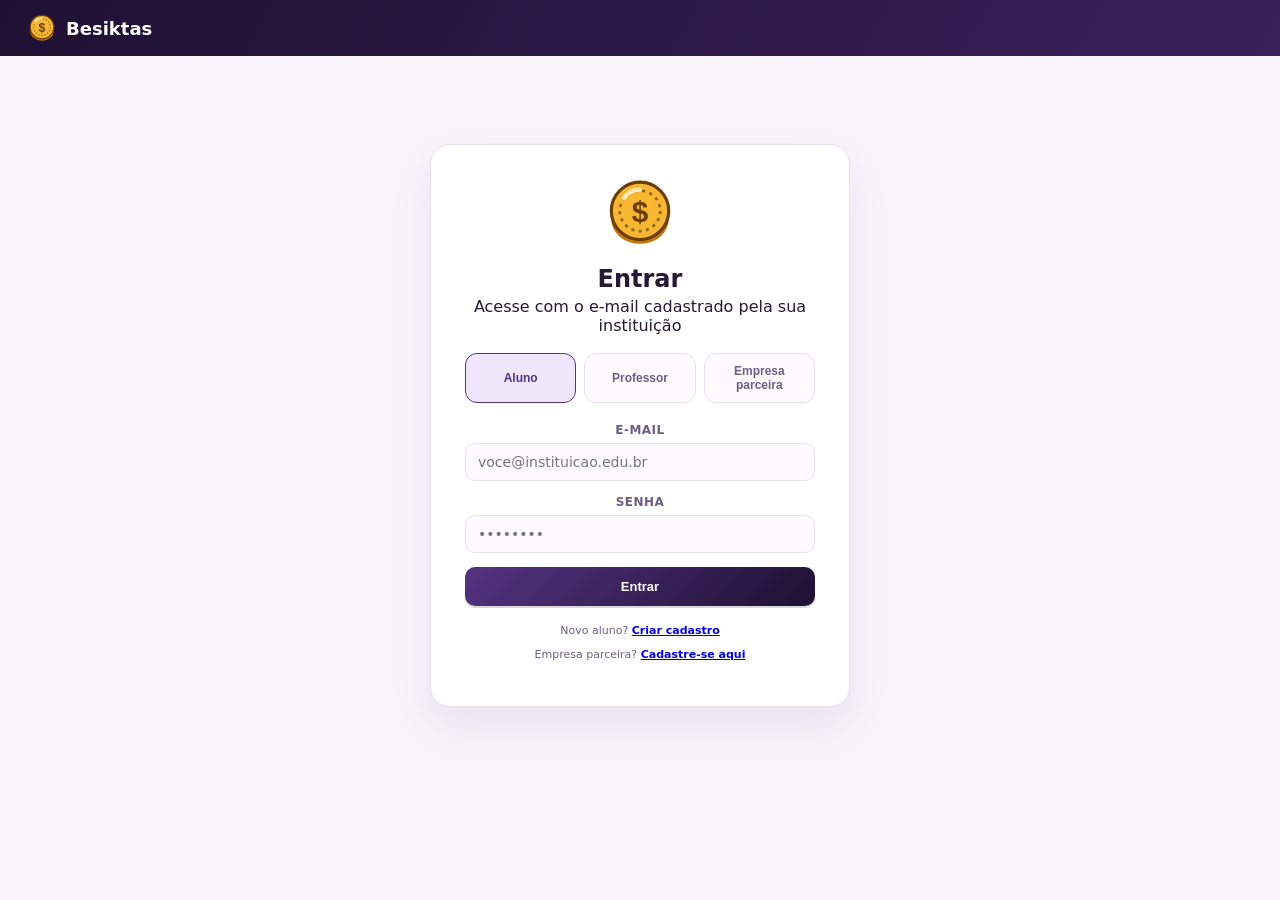
==== commit 948a8b7d: "Corrige UI do dashboard do aluno e navegação do front-end - Corrige toast de notificação sobrepondo " ====
--- a/src/front/index.html
+++ b/src/front/index.html
@@ -4,6 +4,7 @@
 <meta charset="UTF-8">
 <meta name="viewport" content="width=device-width, initial-scale=1">
 <title>Besiktas</title>
+<link rel="icon" type="image/svg+xml" href="favicon.svg">
 <link rel="stylesheet" href="css/style.css">
 </head>
 <body>
--- a/src/front/css/style.css
+++ b/src/front/css/style.css
@@ -90,12 +90,12 @@
   display:flex; gap:6px; background:#fff; padding:10px 28px; border-bottom:1px solid var(--border);
   position:sticky; top:0; z-index:5; overflow-x:auto; -webkit-overflow-scrolling:touch;
 }
-nav.tabs button{
+nav.tabs a{
   border:none; background:transparent; padding:10px 16px; border-radius:999px;
   font-size:14px; font-weight:600; color:var(--ink-soft); cursor:pointer;
-  white-space:nowrap; flex-shrink:0;
-}
-nav.tabs button.active{ background: var(--purple-deep); color:#fff; }
+  white-space:nowrap; flex-shrink:0; text-decoration:none;
+}
+nav.tabs a.active{ background: var(--purple-deep); color:#fff; }
 main{ max-width:1080px; margin:0 auto; padding:28px; }
 .screen{ display:none; }
 .screen.active{ display:block; animation: fade .25s ease; }
@@ -150,6 +150,11 @@
   padding:4px 10px; border-radius:999px; background: var(--purple-light); color: var(--purple-2);
 }
 .badge.gold{ background:#fdf0cf; color:var(--gold-deep); }
+.badge .coin{ vertical-align:-2px; }
+
+.extrato-resumo{
+  display:flex; align-items:center; gap:10px; font-size:14px; font-weight:600; color:var(--ink);
+}
 
 .timeline{ display:flex; flex-direction:column; gap:12px; }
 .timeline .row{ display:flex; align-items:center; gap:12px; padding:10px 0; border-bottom:1px dashed var(--border); }
@@ -195,6 +200,14 @@
 button.cta.ghost{ background:transparent; border:1px solid var(--border); color:var(--ink); box-shadow:none;}
 button.cta:disabled{ background:#d9d4e3; color:#847b96; cursor:not-allowed; box-shadow:none; }
 
+.btn-spinner{
+  display:inline-block; width:13px; height:13px; margin-right:7px; vertical-align:-2px;
+  border:2px solid rgba(255,255,255,.45); border-top-color:#fff; border-radius:50%;
+  animation: spin .6s linear infinite;
+}
+button.cta.ghost .btn-spinner{ border-color: rgba(58,33,89,.3); border-top-color: var(--purple-2); }
+@keyframes spin{ to{ transform:rotate(360deg); } }
+
 form .field{ margin-bottom:14px; display:flex; flex-direction:column; gap:6px; }
 form label{ font-size:12px; font-weight:700; color:var(--ink-soft); text-transform:uppercase; letter-spacing:.04em;}
 form input, form select, form textarea{
@@ -226,10 +239,11 @@
 .coupon code{ font-weight:800; letter-spacing:.08em; font-size:16px; color: var(--gold-deep); }
 
 .toast{
-  position:absolute; top:18px; right:18px; background:#fff; border:1px solid var(--border);
-  border-radius:12px; padding:10px 14px; display:flex; align-items:center; gap:10px;
+  order:-1; flex-basis:100%; width:100%; box-sizing:border-box;
+  background:#fff; border:1px solid var(--border);
+  border-radius:12px; padding:10px 14px; align-items:center; gap:10px;
   box-shadow:0 10px 24px rgba(58,33,89,.14); font-size:13px; font-weight:600;
-  color: var(--ink); z-index:2;
+  color: var(--ink); z-index:2; margin-bottom:16px;
 }
 .toast .trophy{ font-size:18px; }
 
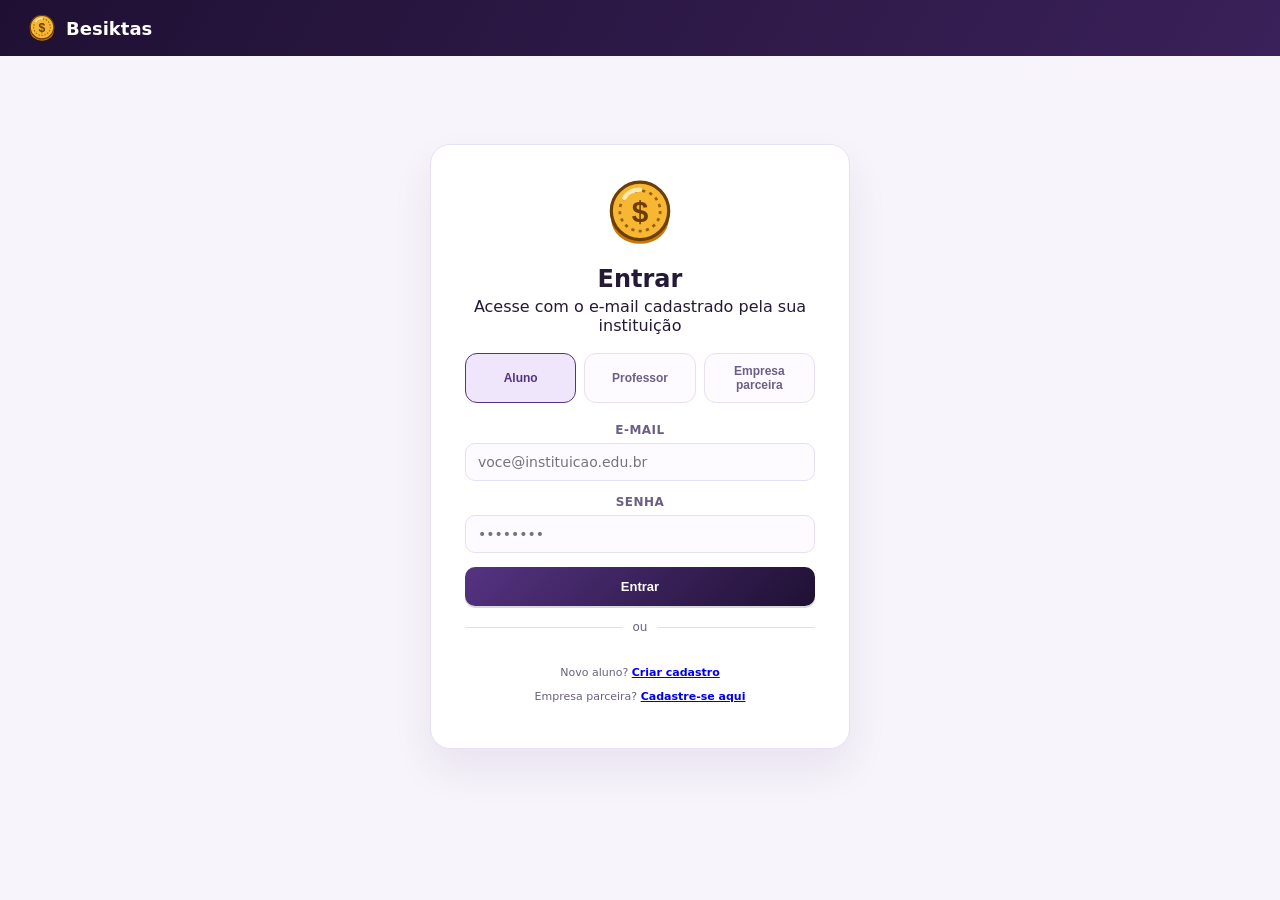
==== commit 5fa9bfb1: "feat: login com Google, avatar de usuário e notificações por e-mail real" ====
--- a/src/front/index.html
+++ b/src/front/index.html
@@ -6,6 +6,7 @@
 <title>Besiktas</title>
 <link rel="icon" type="image/svg+xml" href="favicon.svg">
 <link rel="stylesheet" href="css/style.css">
+<script src="https://accounts.google.com/gsi/client" async defer></script>
 </head>
 <body>
 
@@ -43,6 +44,7 @@
         <div class="notif-list" id="notif-list"></div>
       </div>
     </div>
+    <div class="topbar-avatar" id="topbar-avatar" style="display:none;"></div>
     <button class="logout-btn" id="logout-btn" style="display:none;">Sair</button>
   </div>
 </div>
--- a/src/front/css/style.css
+++ b/src/front/css/style.css
@@ -35,6 +35,26 @@
 }
 .logout-btn:hover{ background:rgba(255,255,255,.2); }
 
+.topbar-avatar{
+  width:34px; height:34px; border-radius:50%; overflow:hidden;
+  border:2px solid rgba(255,255,255,.5); margin-right:10px; cursor:default;
+  display:flex; align-items:center; justify-content:center;
+  background:rgba(255,255,255,.18); color:#fff; font-weight:700; font-size:13px;
+}
+.topbar-avatar--clickable{ cursor:pointer; }
+
+.divisor-ou{
+  display:flex; align-items:center; gap:10px; color:var(--ink-soft); font-size:12px;
+  margin:14px 0;
+}
+.divisor-ou::before, .divisor-ou::after{ content:''; flex:1; height:1px; background:#e4ddec; }
+
+.avatar-preview{
+  width:84px; height:84px; border-radius:50%; object-fit:cover;
+  background: linear-gradient(135deg, var(--purple-light), #fbf1da);
+  border:2px solid var(--purple-2);
+}
+
 .notif-wrap{ position:relative; display:flex; align-items:center; margin-right:14px; }
 .notif-bell{
   background:transparent; border:none; cursor:pointer; padding:4px; line-height:0;
